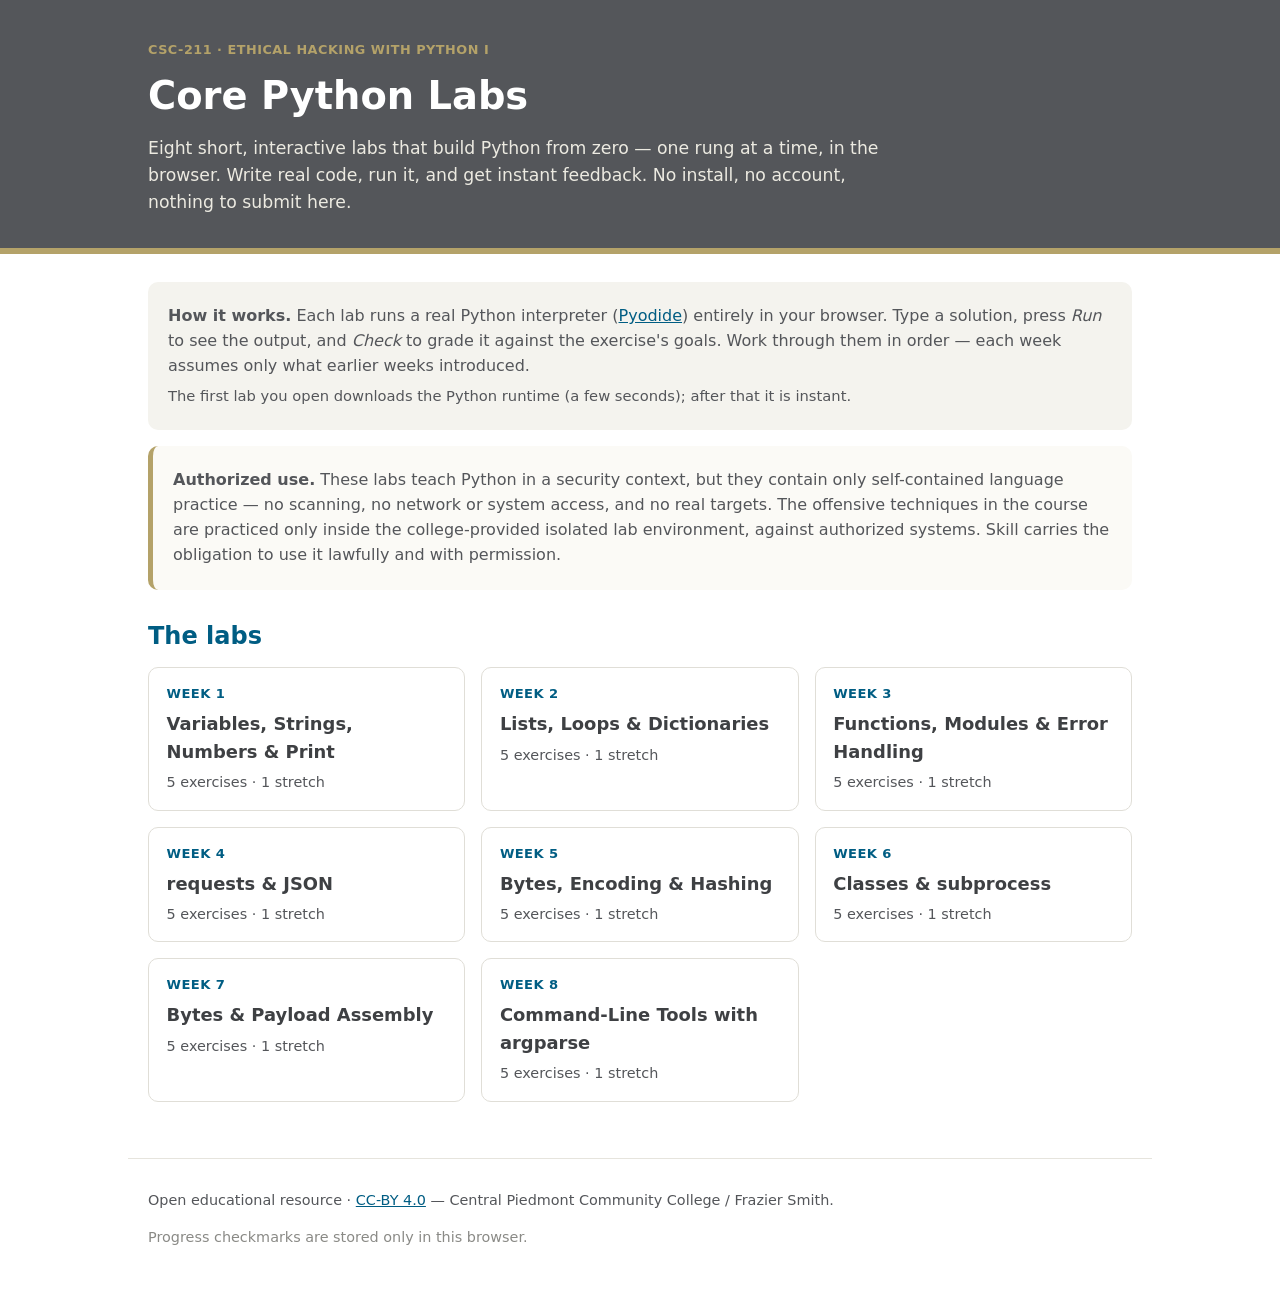
==== index.html @ c505888a "Core Python Labs: standalone GitHub Pages site (no SCORM) Public web edition of the CSC-211 Core Pyt" ====
<!doctype html>
<html lang="en">
<head>
  <meta charset="utf-8">
  <meta name="viewport" content="width=device-width, initial-scale=1">
  <title>CSC-211 · Core Python Labs</title>
  <meta name="description" content="Interactive, in-browser Python practice labs for CSC-211 Ethical Hacking with Python I. Write and run real Python with instant auto-graded feedback — no install, no sign-in.">
  <link rel="stylesheet" href="styles.css">
</head>
<body>
  <header class="hero">
    <div class="wrap">
      <p class="kicker">CSC-211 · Ethical Hacking with Python I</p>
      <h1>Core Python Labs</h1>
      <p class="lede">Eight short, interactive labs that build Python from zero — one rung at a
        time, in the browser. Write real code, run it, and get instant feedback. No install,
        no account, nothing to submit here.</p>
    </div>
  </header>

  <main class="wrap">
    <section class="note" aria-label="About these labs">
      <p><strong>How it works.</strong> Each lab runs a real Python interpreter
        (<a href="https://pyodide.org">Pyodide</a>) entirely in your browser. Type a solution,
        press <em>Run</em> to see the output, and <em>Check</em> to grade it against the exercise's
        goals. Work through them in order — each week assumes only what earlier weeks introduced.</p>
      <p class="firstload">The first lab you open downloads the Python runtime (a few seconds);
        after that it is instant.</p>
    </section>

    <section class="note ethics" aria-label="Authorized use">
      <p><strong>Authorized use.</strong> These labs teach Python in a security context, but they
        contain only self-contained language practice — no scanning, no network or system access,
        and no real targets. The offensive techniques in the course are practiced only inside the
        college-provided isolated lab environment, against authorized systems. Skill carries the
        obligation to use it lawfully and with permission.</p>
    </section>

    <h2 class="section-title">The labs</h2>
    <ul id="lab-grid" class="grid" aria-busy="true">
      <li class="loading">Loading labs…</li>
    </ul>
  </main>

  <footer class="wrap site-foot">
    <p>Open educational resource · <a href="https://creativecommons.org/licenses/by/4.0/">CC-BY 4.0</a>
      — Central Piedmont Community College / Frazier Smith.</p>
    <p class="muted">Progress checkmarks are stored only in this browser.</p>
  </footer>

  <script type="module">
    const grid = document.getElementById('lab-grid');
    try {
      const labs = await (await fetch('labs/manifest.json')).json();
      grid.innerHTML = '';
      for (const lab of labs) {
        const wk = String(lab.week).padStart(2, '0');
        const done = (() => { try { return localStorage.getItem(`csc211-lab-${wk}`) === 'passed'; } catch (_) { return false; } })();
        // strip the shared "Core Python — " prefix for a tighter card title
        const topic = lab.title.replace(/^Core Python\s*[—-]\s*/, '');
        const li = document.createElement('li');
        li.className = 'card' + (done ? ' done' : '');
        const a = document.createElement('a');
        a.href = `lab.html?week=${lab.week}`;
        a.innerHTML = `
          <span class="badge">Week ${lab.week}${done ? ' <span class="tick" title="completed">✓</span>' : ''}</span>
          <span class="topic"></span>
          <span class="meta">${lab.required} exercises${lab.stretch ? ` · ${lab.stretch} stretch` : ''}</span>`;
        a.querySelector('.topic').textContent = topic;
        li.appendChild(a);
        grid.appendChild(li);
      }
      grid.setAttribute('aria-busy', 'false');
    } catch (_) {
      grid.innerHTML = '<li class="loading">Could not load the lab list.</li>';
    }
  </script>
</body>
</html>
---- styles.css ----
:root {
  --gray: #54565A; --gold: #B4A269; --blue: #005D83;
  --dark: #3E4043; --cream: #F4F3EE; --pass: #2E7D32;
}
* { box-sizing: border-box; }
body { margin: 0; font-family: system-ui, "Segoe UI", Arial, sans-serif; color: var(--gray); line-height: 1.55; }
a { color: var(--blue); }
.wrap { max-width: 64rem; margin: 0 auto; padding: 0 1.25rem; }

.hero { background: var(--gray); color: #fff; padding: 2.5rem 0 2rem; border-bottom: 6px solid var(--gold); }
.hero .kicker { color: var(--gold); font-weight: 700; letter-spacing: .04em; text-transform: uppercase; font-size: .8rem; margin: 0 0 .4rem; }
.hero h1 { margin: 0 0 .6rem; font-size: 2.4rem; }
.hero .lede { margin: 0; max-width: 46rem; color: #ECEAE1; font-size: 1.08rem; }

main.wrap { padding-top: 1.75rem; padding-bottom: 2rem; }
.note { background: var(--cream); border-radius: 10px; padding: 1rem 1.25rem; margin: 0 0 1rem; }
.note p { margin: .4rem 0; }
.note .firstload { color: var(--gray); font-size: .92rem; }
.note.ethics { border-left: 5px solid var(--gold); background: #fbfaf6; }

.section-title { color: var(--blue); margin: 1.75rem 0 .75rem; }
.grid { list-style: none; padding: 0; margin: 0; display: grid; gap: 1rem; grid-template-columns: repeat(auto-fill, minmax(15rem, 1fr)); }
.loading { color: var(--gray); }

.card { display: flex; }
.card a {
  display: flex; flex-direction: column; gap: .35rem;
  width: 100%; text-decoration: none; color: inherit;
  border: 1px solid #e0ded7; border-radius: 10px; padding: 1rem 1.1rem;
  background: #fff; transition: border-color .15s, box-shadow .15s, transform .05s;
}
.card a:hover { border-color: var(--blue); box-shadow: 0 3px 12px rgba(0,0,0,.08); }
.card a:focus-visible { outline: 3px solid var(--gold); outline-offset: 2px; }
.card .badge { color: var(--blue); font-weight: 700; font-size: .82rem; text-transform: uppercase; letter-spacing: .03em; }
.card .topic { font-size: 1.12rem; font-weight: 600; color: var(--dark); }
.card .meta { color: var(--gray); font-size: .9rem; }
.card .tick { color: var(--pass); }
.card.done a { border-color: var(--pass); background: #f5faf4; }

.site-foot { border-top: 1px solid #e6e4dd; margin-top: 1.5rem; padding-top: 1rem; padding-bottom: 2rem; font-size: .9rem; }
.site-foot .muted { color: #8a8a86; }
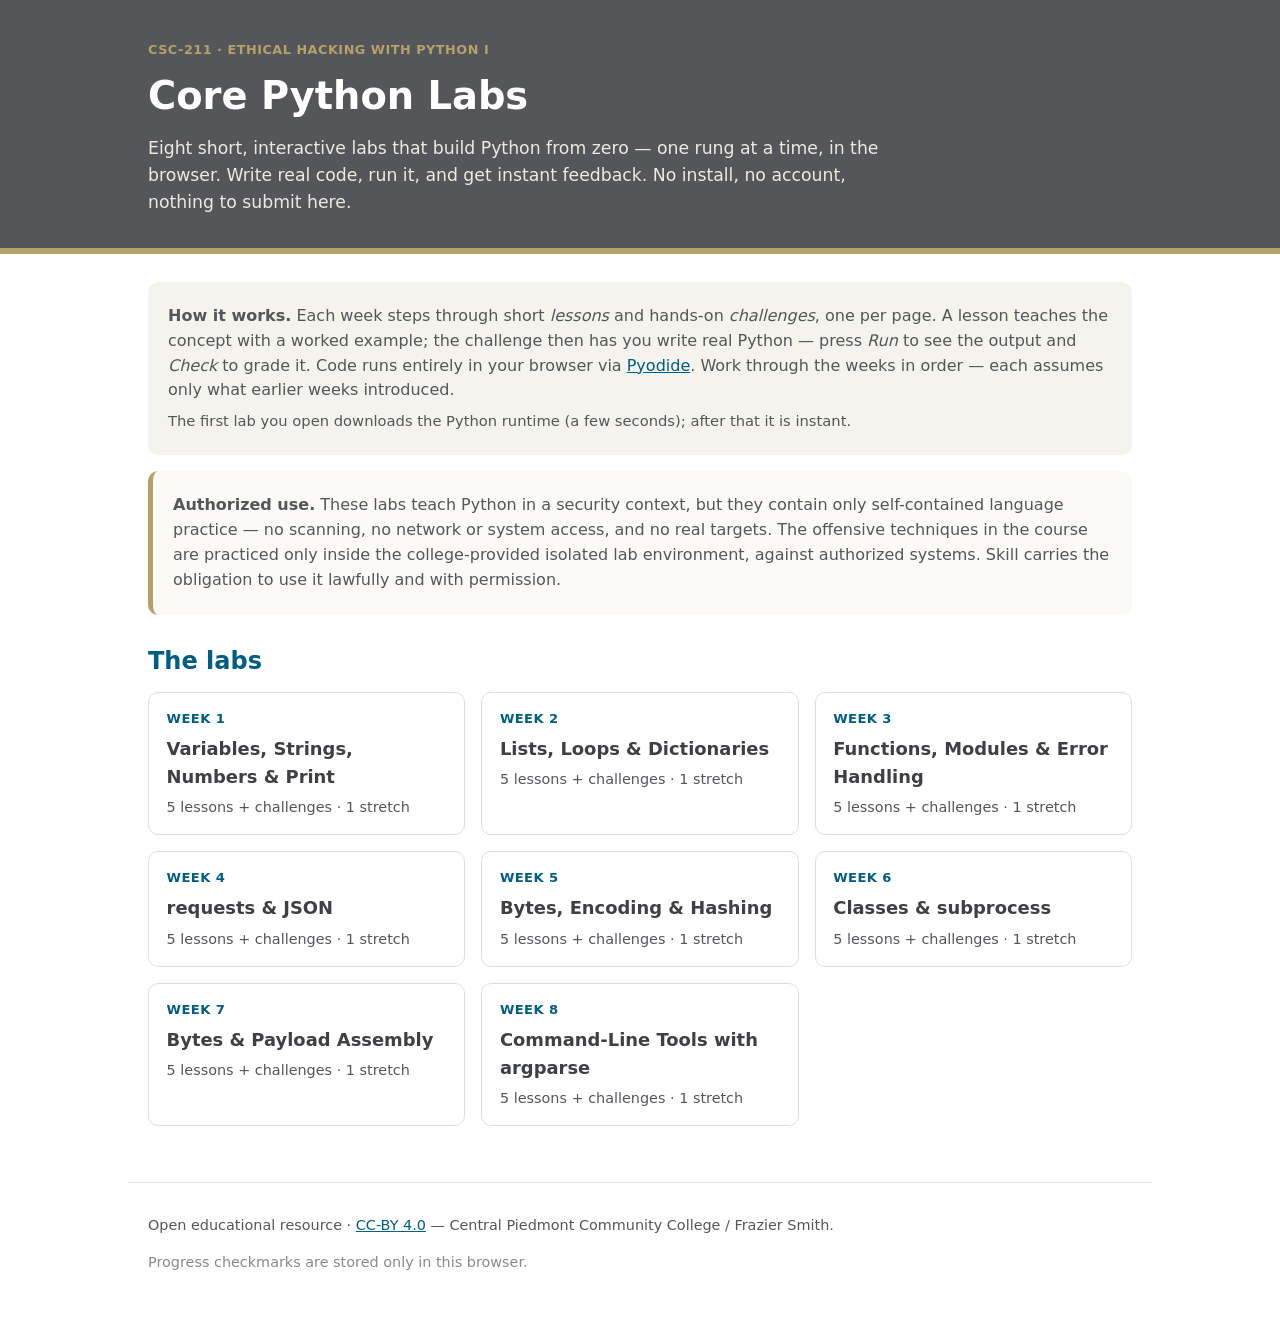
==== commit 6792f547: "Paginated DataCamp-style flow: a lesson before each challenge - Rewrite the lab runner into a pagina" ====
--- a/index.html
+++ b/index.html
@@ -20,10 +20,12 @@
 
   <main class="wrap">
     <section class="note" aria-label="About these labs">
-      <p><strong>How it works.</strong> Each lab runs a real Python interpreter
-        (<a href="https://pyodide.org">Pyodide</a>) entirely in your browser. Type a solution,
-        press <em>Run</em> to see the output, and <em>Check</em> to grade it against the exercise's
-        goals. Work through them in order — each week assumes only what earlier weeks introduced.</p>
+      <p><strong>How it works.</strong> Each week steps through short <em>lessons</em> and
+        hands-on <em>challenges</em>, one per page. A lesson teaches the concept with a worked
+        example; the challenge then has you write real Python — press <em>Run</em> to see the
+        output and <em>Check</em> to grade it. Code runs entirely in your browser via
+        <a href="https://pyodide.org">Pyodide</a>. Work through the weeks in order — each assumes
+        only what earlier weeks introduced.</p>
       <p class="firstload">The first lab you open downloads the Python runtime (a few seconds);
         after that it is instant.</p>
     </section>
@@ -55,17 +57,21 @@
       grid.innerHTML = '';
       for (const lab of labs) {
         const wk = String(lab.week).padStart(2, '0');
-        const done = (() => { try { return localStorage.getItem(`csc211-lab-${wk}`) === 'passed'; } catch (_) { return false; } })();
+        const prog = (() => { try { return JSON.parse(localStorage.getItem(`csc211-week-${wk}`)) || {}; } catch (_) { return {}; } })();
+        const passedRequired = prog.passedRequired || 0;
+        const done = passedRequired >= lab.required;
+        const started = !done && (prog.lastStep || passedRequired);
         // strip the shared "Core Python — " prefix for a tighter card title
         const topic = lab.title.replace(/^Core Python\s*[—-]\s*/, '');
         const li = document.createElement('li');
         li.className = 'card' + (done ? ' done' : '');
         const a = document.createElement('a');
-        a.href = `lab.html?week=${lab.week}`;
+        a.href = `lab.html?week=${lab.week}&step=1`;
+        const progressNote = done ? '' : (started ? ` · in progress (${passedRequired}/${lab.required})` : '');
         a.innerHTML = `
           <span class="badge">Week ${lab.week}${done ? ' <span class="tick" title="completed">✓</span>' : ''}</span>
           <span class="topic"></span>
-          <span class="meta">${lab.required} exercises${lab.stretch ? ` · ${lab.stretch} stretch` : ''}</span>`;
+          <span class="meta">${lab.required} lessons + challenges${lab.stretch ? ` · ${lab.stretch} stretch` : ''}${progressNote}</span>`;
         a.querySelector('.topic').textContent = topic;
         li.appendChild(a);
         grid.appendChild(li);
